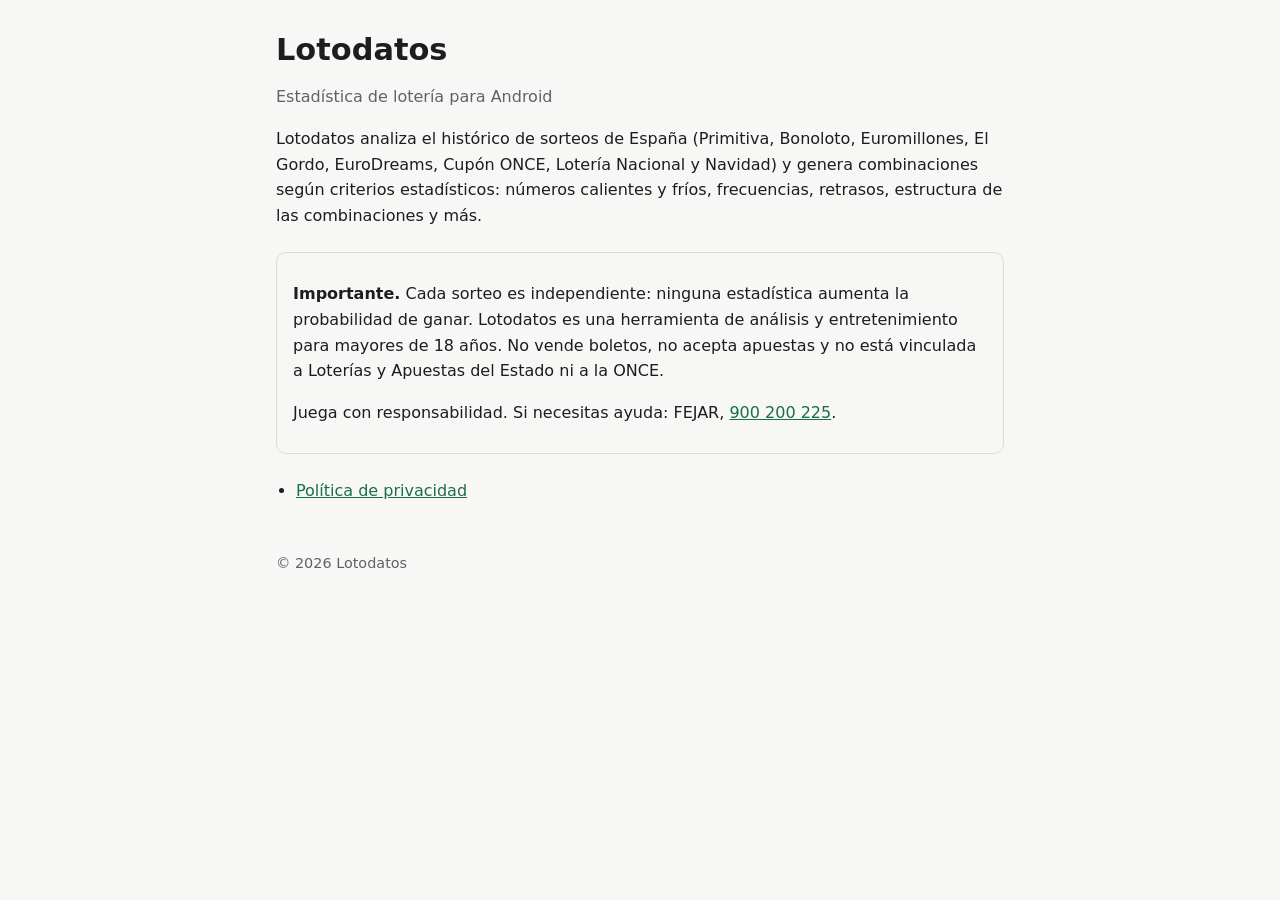
==== index.html @ a5ebed2d "feat: web de Lotodatos con política de privacidad Co-Authored-By: Claude Opus 5.5 <noreply@anthropic" ====
<!doctype html>
<html lang="es">
<head>
  <meta charset="utf-8">
  <meta name="viewport" content="width=device-width, initial-scale=1">
  <title>Lotodatos</title>
  <meta name="description" content="Lotodatos: estadísticas del histórico de sorteos de España para Android.">
  <link rel="stylesheet" href="estilo.css">
</head>
<body>
<main>
  <h1>Lotodatos</h1>
  <p class="suave">Estadística de lotería para Android</p>

  <p>Lotodatos analiza el histórico de sorteos de España (Primitiva, Bonoloto, Euromillones, El Gordo,
  EuroDreams, Cupón ONCE, Lotería Nacional y Navidad) y genera combinaciones según criterios estadísticos:
  números calientes y fríos, frecuencias, retrasos, estructura de las combinaciones y más.</p>

  <div class="aviso">
    <p><strong>Importante.</strong> Cada sorteo es independiente: ninguna estadística aumenta la probabilidad
    de ganar. Lotodatos es una herramienta de análisis y entretenimiento para mayores de 18 años. No vende
    boletos, no acepta apuestas y no está vinculada a Loterías y Apuestas del Estado ni a la ONCE.</p>
    <p>Juega con responsabilidad. Si necesitas ayuda: FEJAR, <a href="tel:900200225">900 200 225</a>.</p>
  </div>

  <ul>
    <li><a href="privacidad.html">Política de privacidad</a></li>
  </ul>

  <footer>© 2026 Lotodatos</footer>
</main>
</body>
</html>
---- estilo.css ----
:root {
  --fondo: #f7f7f5;
  --texto: #1d1d1f;
  --suave: #5f6368;
  --acento: #1b6e4a;
  --borde: #dcdcd7;
}
@media (prefers-color-scheme: dark) {
  :root {
    --fondo: #141414;
    --texto: #ececec;
    --suave: #a0a0a0;
    --acento: #5cc492;
    --borde: #2e2e2e;
  }
}
* { box-sizing: border-box; }
body {
  margin: 0;
  background: var(--fondo);
  color: var(--texto);
  font: 16px/1.6 system-ui, -apple-system, "Segoe UI", Roboto, sans-serif;
}
main { max-width: 760px; margin: 0 auto; padding: 32px 16px 64px; }
h1 { font-size: 1.9rem; line-height: 1.2; margin: 0 0 4px; }
h2 { font-size: 1.2rem; margin: 32px 0 8px; }
p, li { color: var(--texto); }
.suave { color: var(--suave); }
a { color: var(--acento); }
ul { padding-left: 20px; }
.aviso {
  border: 1px solid var(--borde);
  border-radius: 10px;
  padding: 12px 16px;
  margin: 24px 0;
}
footer { margin-top: 48px; font-size: 0.9rem; color: var(--suave); }
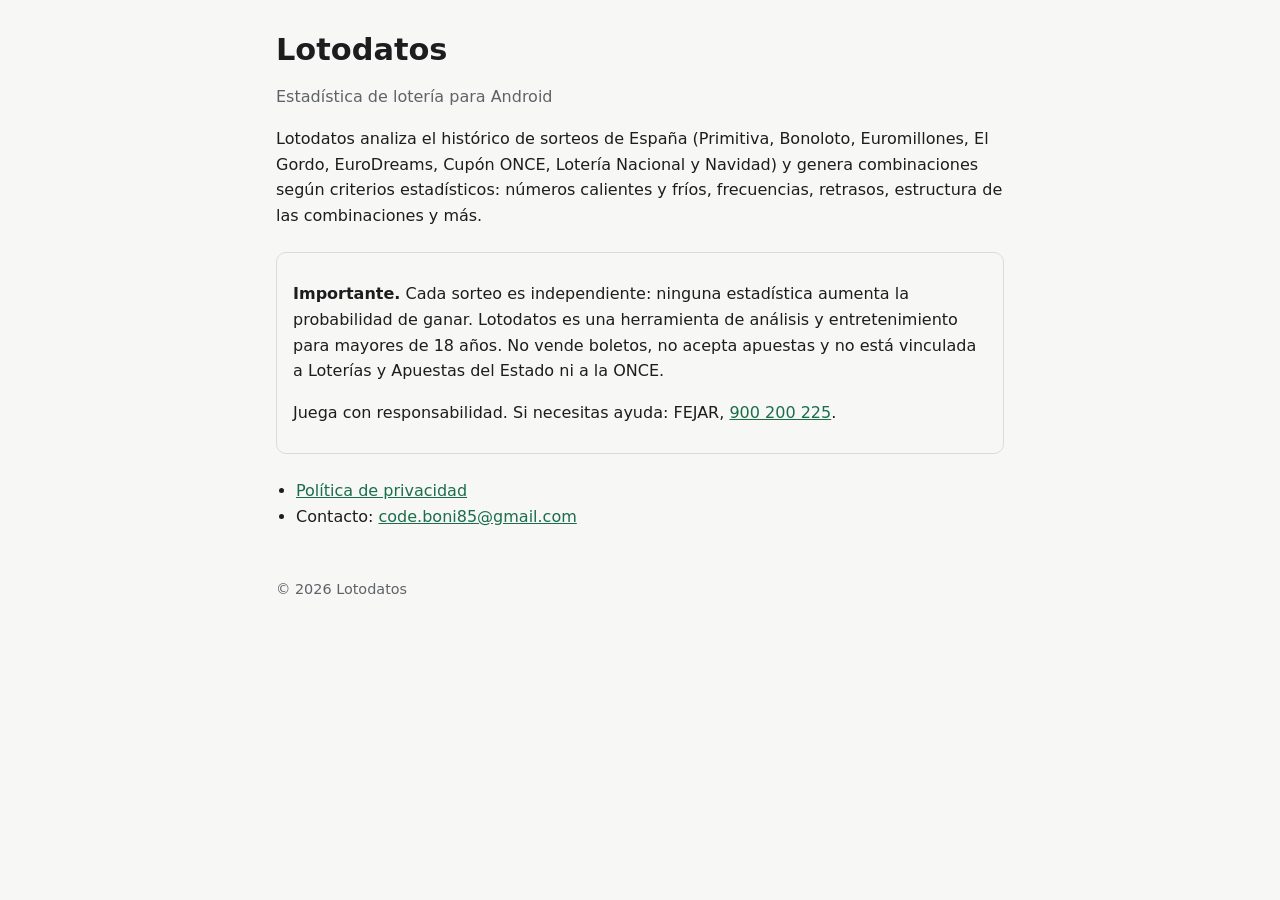
==== commit 47f5c9de: "docs: correo de contacto en la web y la política de privacidad Co-Authored-By: Claude Opus 5.5 <nore" ====
--- a/index.html
+++ b/index.html
@@ -25,6 +25,7 @@
 
   <ul>
     <li><a href="privacidad.html">Política de privacidad</a></li>
+    <li>Contacto: <a href="mailto:code.boni85@gmail.com">code.boni85@gmail.com</a></li>
   </ul>
 
   <footer>© 2026 Lotodatos</footer>
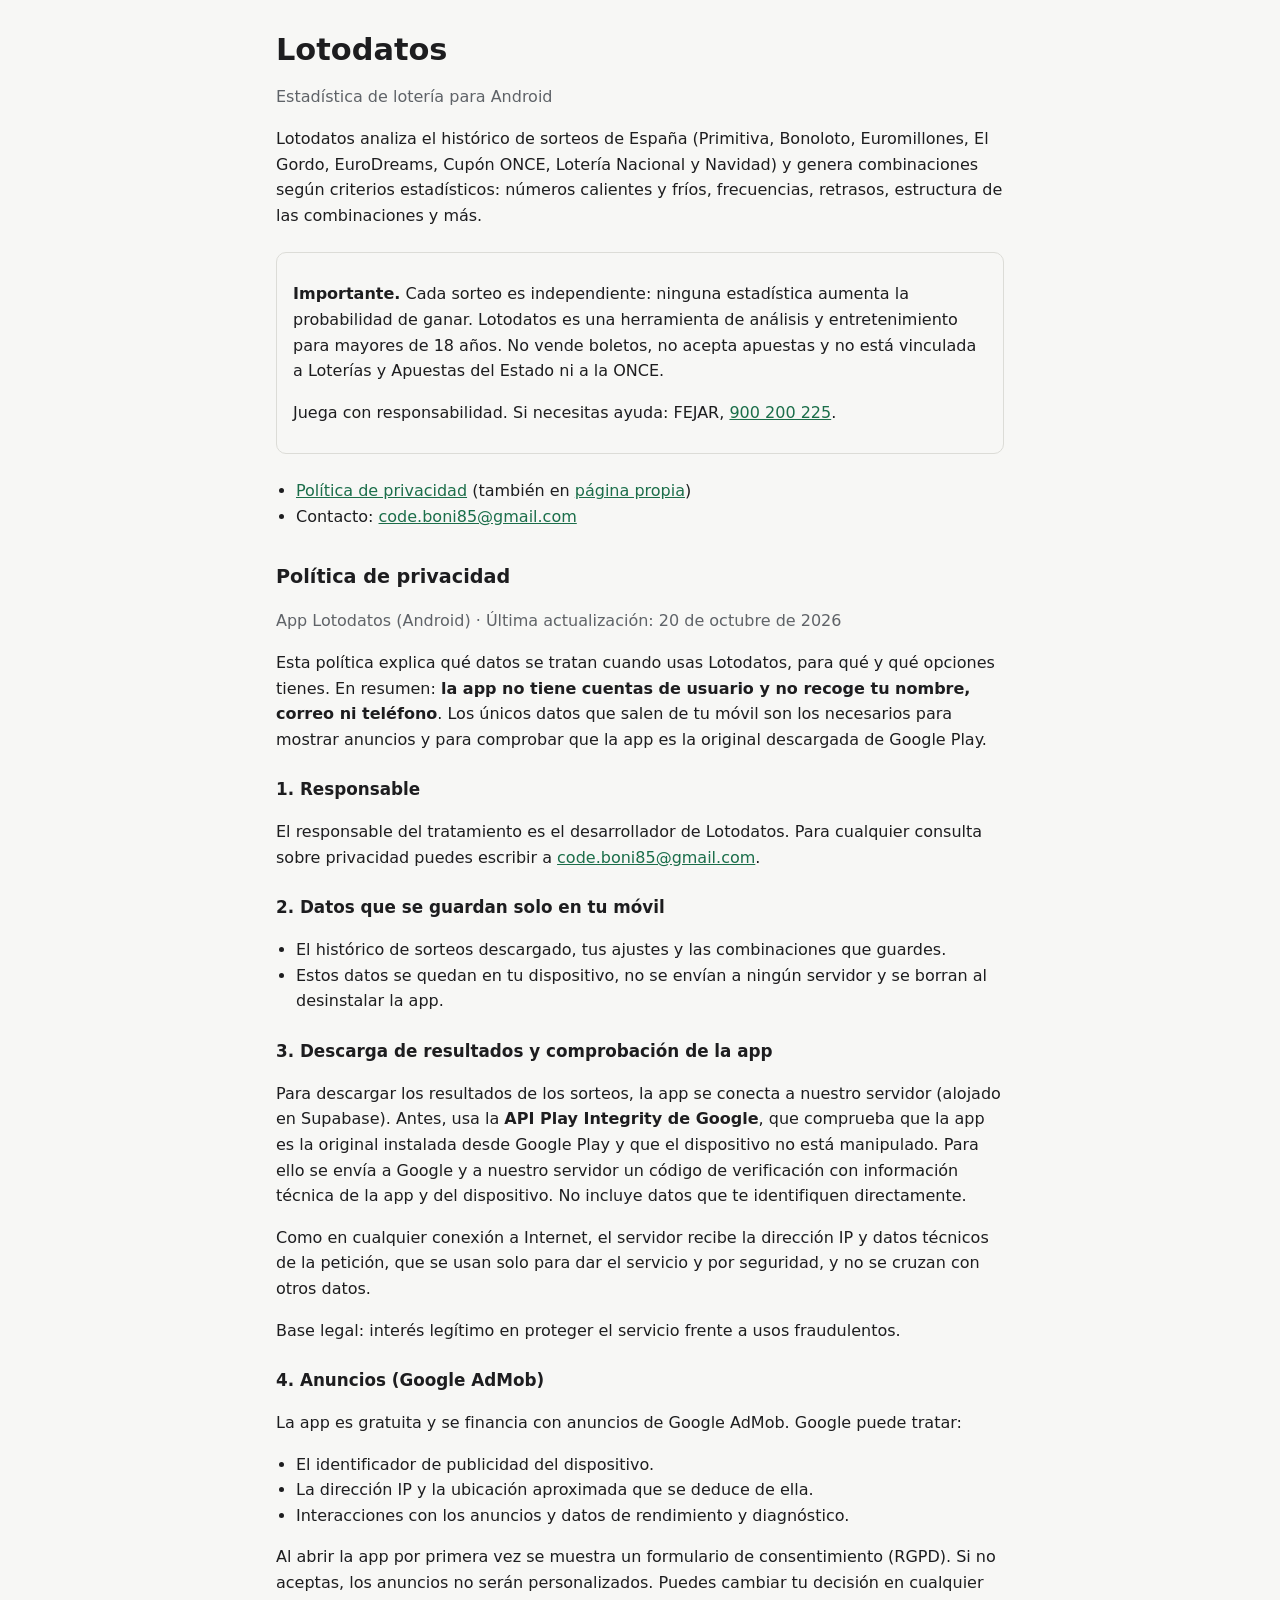
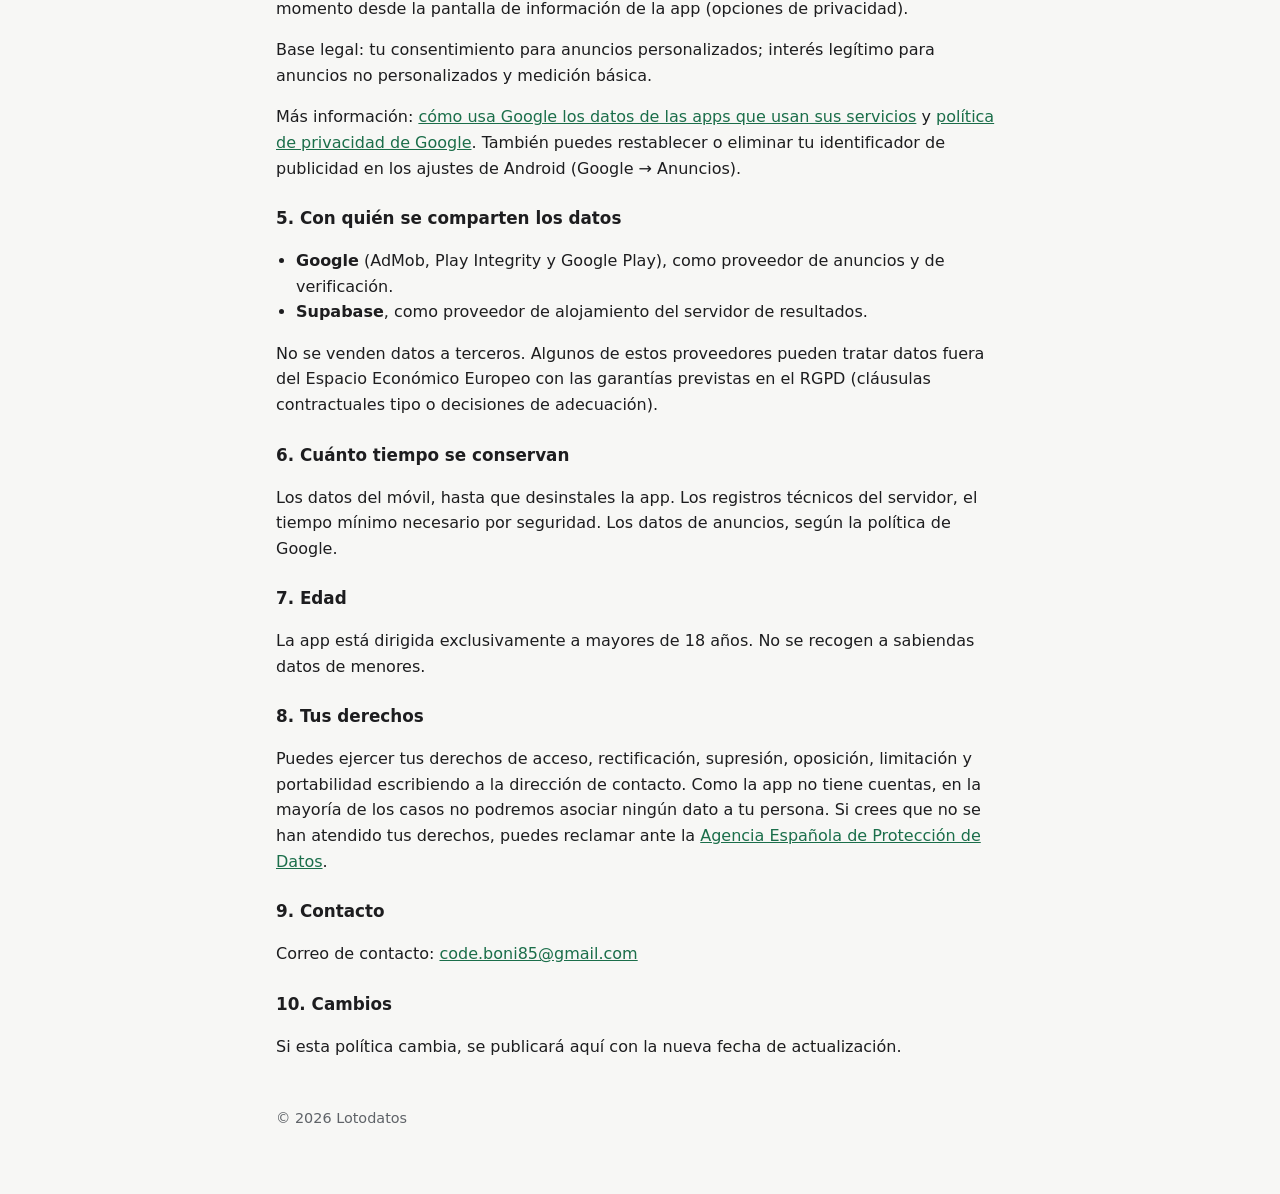
==== commit 4760378e: "docs: la portada incluye la política de privacidad completa Co-Authored-By: Claude Opus 5.5 <noreply" ====
--- a/index.html
+++ b/index.html
@@ -24,9 +24,81 @@
   </div>
 
   <ul>
-    <li><a href="privacidad.html">Política de privacidad</a></li>
+    <li><a href="#privacidad">Política de privacidad</a> (también en <a href="privacidad.html">página propia</a>)</li>
     <li>Contacto: <a href="mailto:code.boni85@gmail.com">code.boni85@gmail.com</a></li>
   </ul>
+
+  <h2 id="privacidad">Política de privacidad</h2>
+  <p class="suave">App Lotodatos (Android) · Última actualización: 20 de octubre de 2026</p>
+
+  <p>Esta política explica qué datos se tratan cuando usas Lotodatos, para qué y qué opciones tienes.
+  En resumen: <strong>la app no tiene cuentas de usuario y no recoge tu nombre, correo ni teléfono</strong>.
+  Los únicos datos que salen de tu móvil son los necesarios para mostrar anuncios y para comprobar que la app es la
+  original descargada de Google Play.</p>
+
+  <h3>1. Responsable</h3>
+  <p>El responsable del tratamiento es el desarrollador de Lotodatos. Para cualquier consulta sobre privacidad
+  puedes escribir a <a href="mailto:code.boni85@gmail.com">code.boni85@gmail.com</a>.</p>
+
+  <h3>2. Datos que se guardan solo en tu móvil</h3>
+  <ul>
+    <li>El histórico de sorteos descargado, tus ajustes y las combinaciones que guardes.</li>
+    <li>Estos datos se quedan en tu dispositivo, no se envían a ningún servidor y se borran al desinstalar la app.</li>
+  </ul>
+
+  <h3>3. Descarga de resultados y comprobación de la app</h3>
+  <p>Para descargar los resultados de los sorteos, la app se conecta a nuestro servidor (alojado en Supabase).
+  Antes, usa la <strong>API Play Integrity de Google</strong>, que comprueba que la app es la original
+  instalada desde Google Play y que el dispositivo no está manipulado. Para ello se envía a Google y a nuestro
+  servidor un código de verificación con información técnica de la app y del dispositivo. No incluye datos que
+  te identifiquen directamente.</p>
+  <p>Como en cualquier conexión a Internet, el servidor recibe la dirección IP y datos técnicos de la petición,
+  que se usan solo para dar el servicio y por seguridad, y no se cruzan con otros datos.</p>
+  <p>Base legal: interés legítimo en proteger el servicio frente a usos fraudulentos.</p>
+
+  <h3>4. Anuncios (Google AdMob)</h3>
+  <p>La app es gratuita y se financia con anuncios de Google AdMob. Google puede tratar:</p>
+  <ul>
+    <li>El identificador de publicidad del dispositivo.</li>
+    <li>La dirección IP y la ubicación aproximada que se deduce de ella.</li>
+    <li>Interacciones con los anuncios y datos de rendimiento y diagnóstico.</li>
+  </ul>
+  <p>Al abrir la app por primera vez se muestra un formulario de consentimiento (RGPD). Si no aceptas,
+  los anuncios no serán personalizados. Puedes cambiar tu decisión en cualquier momento desde la pantalla de
+  información de la app (opciones de privacidad).</p>
+  <p>Base legal: tu consentimiento para anuncios personalizados; interés legítimo para anuncios no
+  personalizados y medición básica.</p>
+  <p>Más información: <a href="https://policies.google.com/technologies/partner-sites?hl=es">cómo usa Google los
+  datos de las apps que usan sus servicios</a> y <a href="https://policies.google.com/privacy?hl=es">política de
+  privacidad de Google</a>. También puedes restablecer o eliminar tu identificador de publicidad en los ajustes de
+  Android (Google → Anuncios).</p>
+
+  <h3>5. Con quién se comparten los datos</h3>
+  <ul>
+    <li><strong>Google</strong> (AdMob, Play Integrity y Google Play), como proveedor de anuncios y de verificación.</li>
+    <li><strong>Supabase</strong>, como proveedor de alojamiento del servidor de resultados.</li>
+  </ul>
+  <p>No se venden datos a terceros. Algunos de estos proveedores pueden tratar datos fuera del Espacio Económico
+  Europeo con las garantías previstas en el RGPD (cláusulas contractuales tipo o decisiones de adecuación).</p>
+
+  <h3>6. Cuánto tiempo se conservan</h3>
+  <p>Los datos del móvil, hasta que desinstales la app. Los registros técnicos del servidor, el tiempo mínimo
+  necesario por seguridad. Los datos de anuncios, según la política de Google.</p>
+
+  <h3>7. Edad</h3>
+  <p>La app está dirigida exclusivamente a mayores de 18 años. No se recogen a sabiendas datos de menores.</p>
+
+  <h3>8. Tus derechos</h3>
+  <p>Puedes ejercer tus derechos de acceso, rectificación, supresión, oposición, limitación y portabilidad
+  escribiendo a la dirección de contacto. Como la app no tiene cuentas, en la mayoría de los casos no podremos
+  asociar ningún dato a tu persona. Si crees que no se han atendido tus derechos, puedes reclamar ante la
+  <a href="https://www.aepd.es">Agencia Española de Protección de Datos</a>.</p>
+
+  <h3>9. Contacto</h3>
+  <p id="contacto">Correo de contacto: <a href="mailto:code.boni85@gmail.com">code.boni85@gmail.com</a></p>
+
+  <h3>10. Cambios</h3>
+  <p>Si esta política cambia, se publicará aquí con la nueva fecha de actualización.</p>
 
   <footer>© 2026 Lotodatos</footer>
 </main>
--- a/estilo.css
+++ b/estilo.css
@@ -35,3 +35,4 @@
   margin: 24px 0;
 }
 footer { margin-top: 48px; font-size: 0.9rem; color: var(--suave); }
+h3 { font-size: 1.05rem; margin: 24px 0 6px; }
